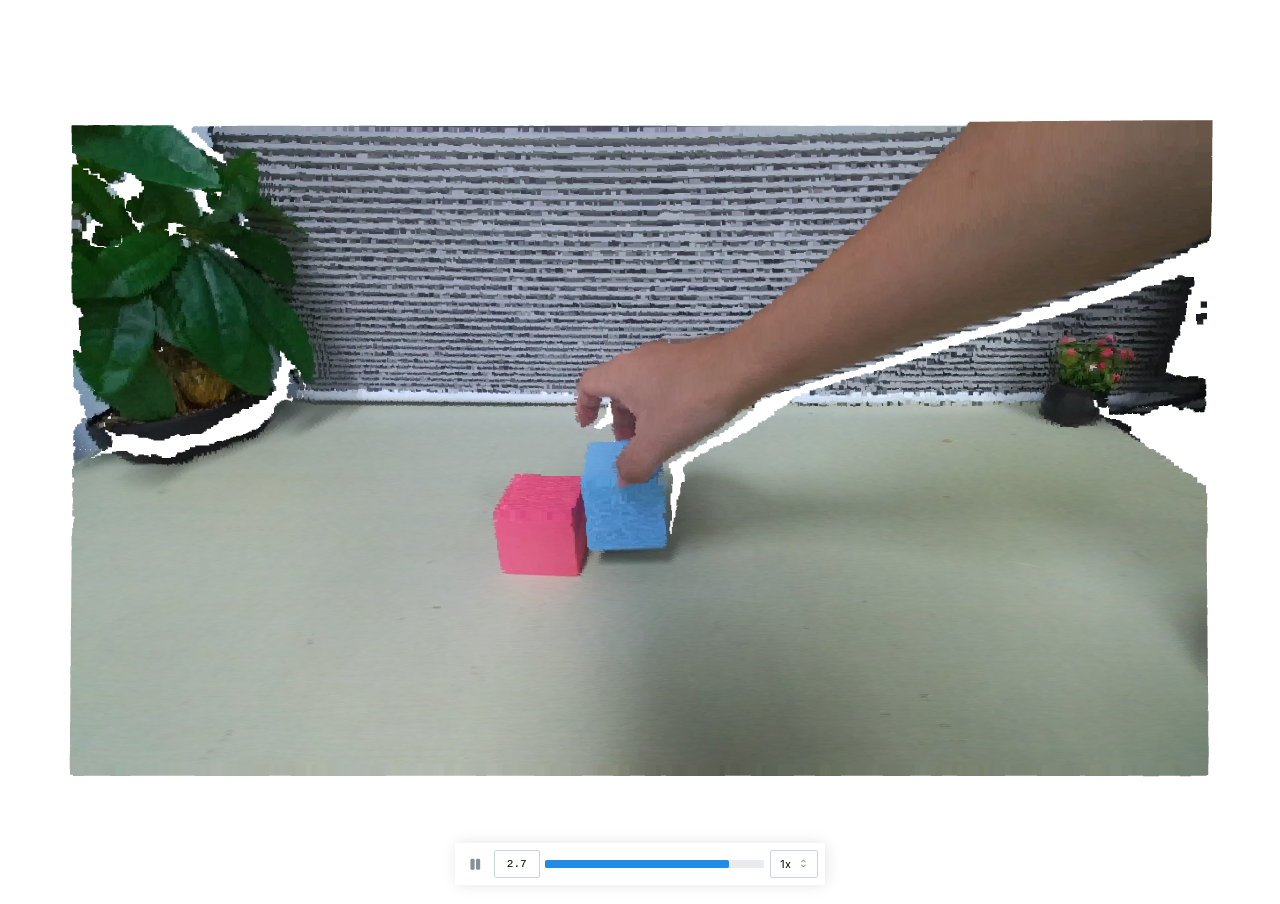
==== assets/viser-client/assets/fmb_fake_viser/Attach/viewer_demo/index.html @ a905f90d "dyn_update" ====
<!DOCTYPE html>
<html><head>
<meta charset="UTF-8">
<title>Interactive Viewer - step_001</title>
<style>
  * { margin: 0; padding: 0; }
  body { overflow: hidden; }
  iframe { width: 100vw; height: 100vh; border: none; }
</style>
</head><body>
<iframe src="viser-client/index.html?playbackPath=../saved_state.viser&initialCameraPosition=0,0,0&initialCameraLookAt=0.0,0.0,1.0&initialCameraUp=0.0,-1.0,0.0"></iframe>
</body></html>
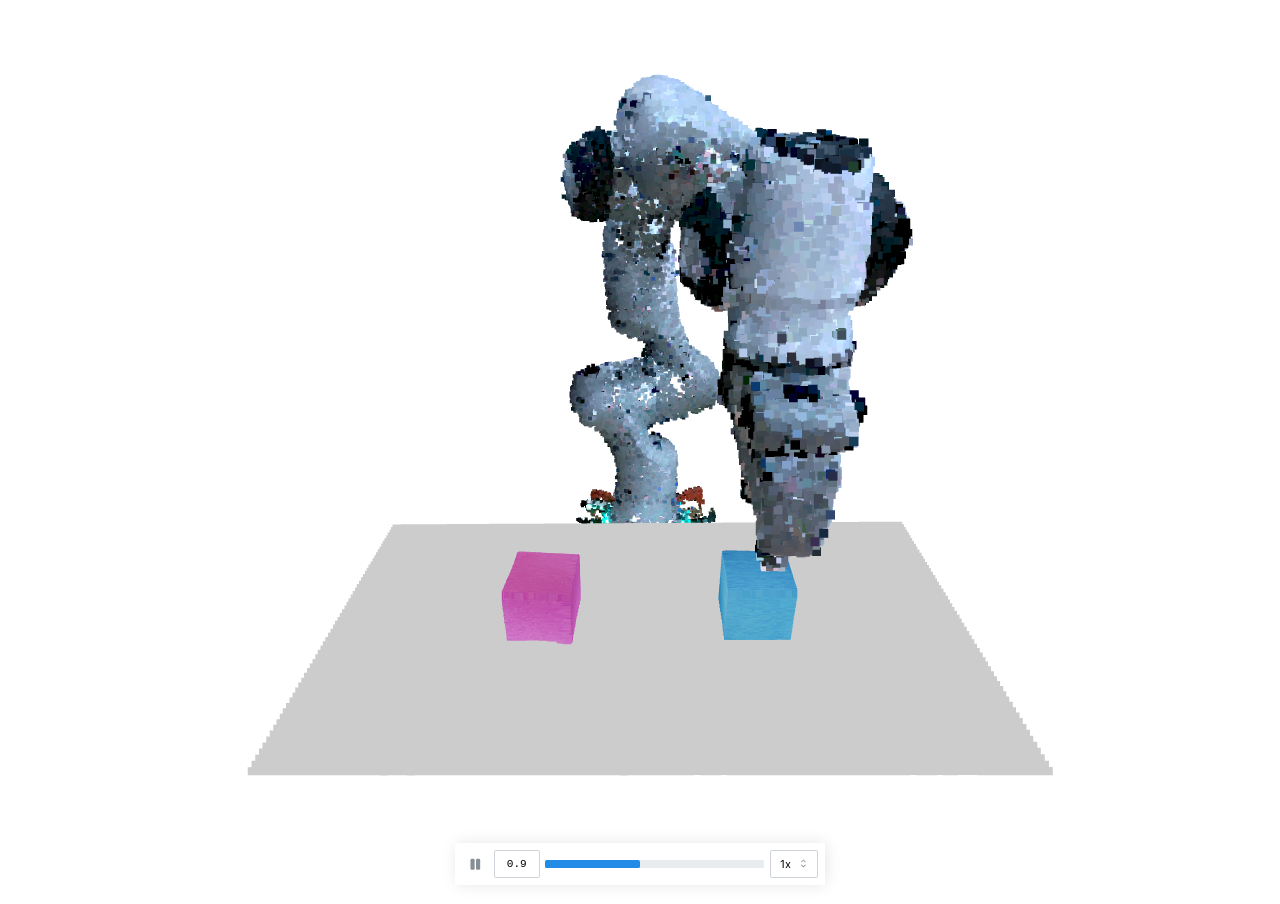
==== commit 49d3dfe1: "dyn all" ====
--- a/assets/viser-client/assets/fmb_fake_viser/Attach/viewer_demo/index.html
+++ b/assets/viser-client/assets/fmb_fake_viser/Attach/viewer_demo/index.html
@@ -8,5 +8,5 @@
   iframe { width: 100vw; height: 100vh; border: none; }
 </style>
 </head><body>
-<iframe src="viser-client/index.html?playbackPath=../saved_state.viser&initialCameraPosition=0,0,0&initialCameraLookAt=0.0,0.0,1.0&initialCameraUp=0.0,-1.0,0.0"></iframe>
+<iframe src="viser-client/index.html?playbackPath=../saved_demo.viser&initialCameraPosition=0,0,0&initialCameraLookAt=0.0,0.0,1.0&initialCameraUp=0.0,-1.0,0.0"></iframe>
 </body></html>
